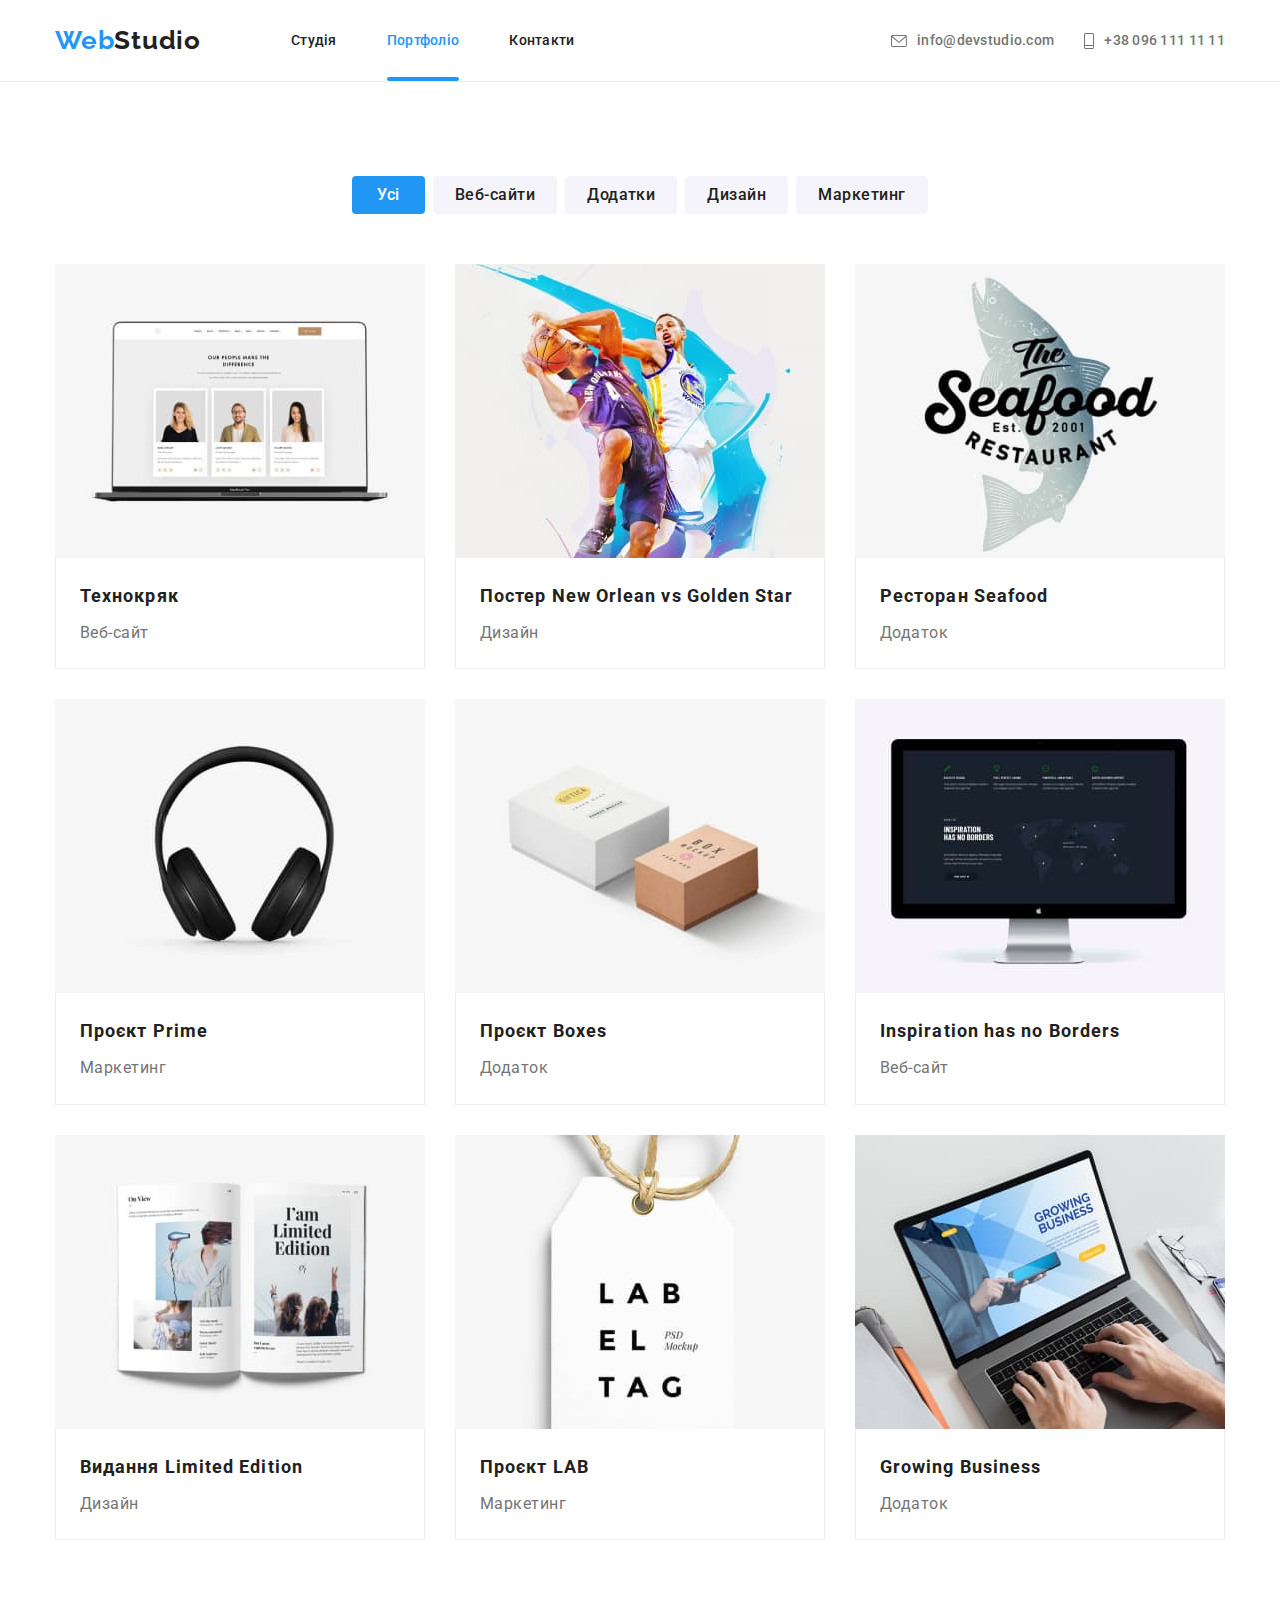
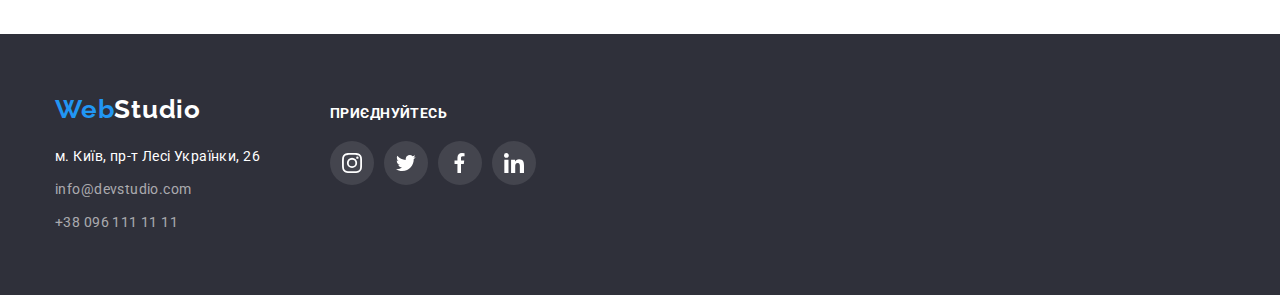
==== portfolio.html @ adf8b212 "Copied repository and added forms" ====
<!DOCTYPE html>
<html lang="en">
  <head>
    <meta charset="UTF-8" />
    <meta http-equiv="X-UA-Compatible" content="IE=edge" />
    <meta name="viewport" content="width=device-width, initial-scale=1.0" />
    <title>Document</title>
    <link
      href="https://fonts.googleapis.com/css2?family=Raleway:wght@700&family=Roboto:wght@400;500;700;900&display=swap"
      rel="stylesheet"
    />
    <link
      rel="stylesheet"
      href="https://cdnjs.cloudflare.com/ajax/libs/modern-normalize/1.1.0/modern-normalize.min.css"
    />
    <link rel="stylesheet" href="./css/slyles.css" />
  </head>
  <body>
    <!--Верхня лінія-->
    <header class="page-header">
      <div class="container header-container">
        <nav class="main-nav">
          <a href="./index.html" class="logo link"><span class="logo-word">Web</span>Studio</a>
          <ul class="site-nav list">
            <li class="item"><a href="./index.html" class="link">Студія</a></li>
            <li class="item"><a href="./portfolio.html" class="link current">Портфоліо</a></li>
            <li class="item"><a href="" class="link">Контакти</a></li>
          </ul>
        </nav>
        <ul class="contacts list">
          <li class="item">
            <a href="mailto:info@devstudio.com" class="contacts-link link">
              <svg class="icon-contact" width="16" height="12">
                <use href="./images/icons.svg#icon-mail"></use>
              </svg>
              info@devstudio.com</a
            >
          </li>
          <li class="item">
            <a href="tel:+380961111111" class="contacts-link link">
              <svg class="icon-contact" width="10" height="16">
                <use href="./images/icons.svg#icon-phone"></use>
              </svg>
              +38 096 111 11 11
            </a>
          </li>
        </ul>
      </div>
    </header>

    <main>
      <!--Фільтр розділу портфоліо-->
      <section class="section portfolio-nav">
        <div class="container">
          <h1 class="visually-hidden">Контент сторінки портфоліо</h1>
          <ul class="list portfolio">
            <li class="item"><button type="button" class="btn primary current">Усі</button></li>
            <li class="item"><button type="button" class="btn secondary">Веб-сайти</button></li>
            <li class="item"><button type="button" class="btn secondary">Додатки</button></li>
            <li class="item"><button type="button" class="btn secondary">Дизайн</button></li>
            <li class="item"><button type="button" class="btn secondary">Маркетинг</button></li>
          </ul>
          <ul class="list projects">
            <li class="project">
              <a href="" class="link">
                <div class="overlay">
                  <img
                    class="picture"
                    src="./images/project-1.jpg"
                    alt="Головна сторінка веб-сайту"
                    width="370"
                    height="294"
                  />
                  <div class="overlay-description">
                    <p>
                      Ресурс пропонує комплексні пропозиції з різним рівнем функціоналу та сервісів.
                      Все це дозволить відвідувачу отримати вичерпні відомості про компанію чи
                      приватну особу.
                    </p>
                  </div>
                </div>
                <div class="prj-name">
                  <h2 class="title">Технокряк</h2>
                  <p class="description filter">Веб-сайт</p>
                </div>
              </a>
            </li>
            <li class="project">
              <a href="" class="link">
                <div class="overlay">
                  <img
                    class="picture"
                    src="./images/project-2.jpg"
                    alt="Постер з двома баскетболістами"
                    width="370"
                    height="294"
                  />
                  <div class="overlay-description">
                    <p>
                      Ресурс пропонує комплексні пропозиції з різним рівнем функціоналу та сервісів.
                      Все це дозволить відвідувачу отримати вичерпні відомості про компанію чи
                      приватну особу.
                    </p>
                  </div>
                </div>
                <div class="prj-name">
                  <h2 class="title">Постер New Orlean vs Golden Star</h2>
                  <p class="description filter">Дизайн</p>
                </div>
              </a>
            </li>
            <li class="project">
              <a href="" class="link">
                <div class="overlay">
                  <img
                    class="picture"
                    src="./images/project-3.jpg"
                    alt="Логотип та назва ресторану"
                    width="370"
                    height="294"
                  />
                  <div class="overlay-description">
                    <p>
                      Ресурс пропонує комплексні пропозиції з різним рівнем функціоналу та сервісів.
                      Все це дозволить відвідувачу отримати вичерпні відомості про компанію чи
                      приватну особу.
                    </p>
                  </div>
                </div>
                <div class="prj-name">
                  <h2 class="title">Ресторан Seafood</h2>
                  <p class="description filter">Додаток</p>
                </div>
              </a>
            </li>
            <li class="project">
              <a href="" class="link">
                <div class="overlay">
                  <img
                    class="picture"
                    src="./images/project-4.jpg"
                    alt="Чорні наушники"
                    width="370"
                    height="294"
                  />
                  <div class="overlay-description">
                    <p>
                      Ресурс пропонує комплексні пропозиції з різним рівнем функціоналу та сервісів.
                      Все це дозволить відвідувачу отримати вичерпні відомості про компанію чи
                      приватну особу.
                    </p>
                  </div>
                </div>
                <div class="prj-name">
                  <h2 class="title">Проєкт Prime</h2>
                  <p class="description filter">Маркетинг</p>
                </div>
              </a>
            </li>
            <li class="project">
              <a href="" class="link">
                <div class="overlay">
                  <img
                    class="picture"
                    src="./images/project-5.jpg"
                    alt="Дві паперові коробки"
                    width="370"
                    height="294"
                  />
                  <div class="overlay-description">
                    <p>
                      Ресурс пропонує комплексні пропозиції з різним рівнем функціоналу та сервісів.
                      Все це дозволить відвідувачу отримати вичерпні відомості про компанію чи
                      приватну особу.
                    </p>
                  </div>
                </div>
                <div class="prj-name">
                  <h2 class="title">Проєкт Boxes</h2>
                  <p class="description filter">Додаток</p>
                </div>
              </a>
            </li>
            <li class="project">
              <a href="" class="link">
                <div class="overlay">
                  <img
                    class="picture"
                    src="./images/project-6.jpg"
                    alt="Сторінка веб-сайту"
                    width="370"
                    height="294"
                  />
                  <div class="overlay-description">
                    <p>
                      Ресурс пропонує комплексні пропозиції з різним рівнем функціоналу та сервісів.
                      Все це дозволить відвідувачу отримати вичерпні відомості про компанію чи
                      приватну особу.
                    </p>
                  </div>
                </div>
                <div class="prj-name">
                  <h2 class="title">Inspiration has no Borders</h2>
                  <p class="description filter">Веб-сайт</p>
                </div>
              </a>
            </li>
            <li class="project">
              <a href="" class="link">
                <div class="overlay">
                  <img
                    class="picture"
                    src="./images/project-7.jpg"
                    alt="Відкритий журнал"
                    width="370"
                    height="294"
                  />
                  <div class="overlay-description">
                    <p>
                      Ресурс пропонує комплексні пропозиції з різним рівнем функціоналу та сервісів.
                      Все це дозволить відвідувачу отримати вичерпні відомості про компанію чи
                      приватну особу.
                    </p>
                  </div>
                </div>
                <div class="prj-name">
                  <h2 class="title">Видання Limited Edition</h2>
                  <p class="description filter">Дизайн</p>
                </div>
              </a>
            </li>
            <li class="project">
              <a href="" class="link">
                <div class="overlay">
                  <img
                    class="picture"
                    src="./images/project-8.jpg"
                    alt="Картонний ярлик"
                    width="370"
                    height="294"
                  />
                  <div class="overlay-description">
                    <p>
                      Ресурс пропонує комплексні пропозиції з різним рівнем функціоналу та сервісів.
                      Все це дозволить відвідувачу отримати вичерпні відомості про компанію чи
                      приватну особу.
                    </p>
                  </div>
                </div>
                <div class="prj-name">
                  <h2 class="title">Проєкт LAB</h2>
                  <p class="description filter">Маркетинг</p>
                </div>
              </a>
            </li>
            <li class="project">
              <a href="" class="link">
                <div class="overlay">
                  <img
                    class="picture"
                    src="./images/project-9.jpg"
                    alt="Ноутбук за яким працюють"
                    width="370"
                    height="294"
                  />
                  <div class="overlay-description">
                    <p>
                      Ресурс пропонує комплексні пропозиції з різним рівнем функціоналу та сервісів.
                      Все це дозволить відвідувачу отримати вичерпні відомості про компанію чи
                      приватну особу.
                    </p>
                  </div>
                </div>
                <div class="prj-name">
                  <h2 class="title">Growing Business</h2>
                  <p class="description filter">Додаток</p>
                </div>
              </a>
            </li>
          </ul>
        </div>
      </section>
    </main>

    <footer class="footer-page">
      <!--Підвал-->
      <div class="container footer-link">
        <div>
          <a href="./index.html" class="logo-footer link">
            <span class="logo-word">Web</span>Studio</a
          >
          <address class="address">
            <ul class="list address-list">
              <li class="item">
                <a
                  href="https://goo.gl/maps/ZCksTwwwfhYWxnmJ6"
                  class="street link"
                  target="_blank"
                  rel="noopener noreferrer"
                  >м. Київ, пр-т Лесі Українки, 26</a
                >
              </li>
              <li class="item">
                <a href="mailto:info@devstudio.com" class="mail link">info@devstudio.com</a>
              </li>
              <li class="item">
                <a href="tel:+380961111111" class="phone link">+38 096 111 11 11</a>
              </li>
            </ul>
          </address>
        </div>
        <div class="social">
          <h2 class="title">Приєднуйтесь</h2>
          <ul class="list social-list-footer">
            <li class="social-item">
              <a class="social-link footer" href="#">
                <svg class="footer-icon" width="20" height="20">
                  <use href="./images/icons.svg#icon-instagram"></use>
                </svg>
              </a>
            </li>
            <li class="social-item">
              <a class="social-link footer" href="#">
                <svg class="footer-icon" width="20" height="20">
                  <use href="./images/icons.svg#icon-twitter"></use>
                </svg>
              </a>
            </li>
            <li class="social-item">
              <a class="social-link footer" href="#">
                <svg class="footer-icon" width="20" height="20">
                  <use href="./images/icons.svg#icon-facebook"></use>
                </svg>
              </a>
            </li>
            <li class="social-item">
              <a class="social-link footer" href="#">
                <svg class="footer-icon" width="20" height="20">
                  <use href="./images/icons.svg#icon-linkedin"></use>
                </svg>
              </a>
            </li>
          </ul>
        </div>
      </div>
    </footer>
  </body>
</html>
---- css/slyles.css ----
/*колір основного тексту #212121*/
/*вторинний колір #757575*/
/*білий #FFFFFF*/
/*акцент #2196F3*/
/*вторинний колір фону #F5F4FA,#2F303A, 
#EEEEEE*/

:root {
  --primary-text-color: #757575;
  --title-text-color: #212121;
  --accent-color: #2196f3;
  --primary-white-color: #ffffff;
  --primary-bg-color: #2f303a;
  --section-bg-color: #f5f4fa;
  --section-bg2-color: #eeeeee;
  --footer-title-color: #ffffff99;
  --icon-color: #afb1b8;
  --bg-color-hero: #c4c4c4;
  --border-color: #ececec;
  --time: 250ms;
  --timing-function: cubic-bezier(0.4, 0, 0.2, 1);
}

body {
  background-color: var(--primary-white-color);
  color: var(--primary-text-color);
  font-family: Roboto, sans-serif;
}

.list {
  list-style: none;
  padding: 0;
  margin: 0;
}

.link {
  text-decoration: none;
}

.picture {
  display: block;
}

.title,
.description {
  margin: 0;
}

.section {
  padding: 94px 0;
}

.visually-hidden {
  position: absolute;
  width: 1px;
  height: 1px;
  margin: -1px;
  border: 0;
  padding: 0;

  white-space: nowrap;
  clip-path: inset(100%);
  clip: rect(0 0 0 0);
  overflow: hidden;
}

.container {
  width: 1200px;
  padding: 0 15px;
  margin: 0 auto;
  /* outline: 2px solid blue; */
}

/* Logo */

.header-container {
  display: flex;
  align-items: center;
}

.logo {
  color: var(--title-text-color);
  font-family: Raleway, sans-serif;
  font-weight: 700;
  font-size: 26px;
  line-height: 1.2;
  padding: 25px 0;
  letter-spacing: 0.03em;
}

.logo-word {
  color: var(--accent-color);
}

/* Site-nav */

.page-header {
  border-bottom: 1px solid var(--border-color);
}

.main-nav {
  display: flex;
  align-items: center;
}

.site-nav {
  display: flex;
  margin-left: 90px;
}

.site-nav .item + .item {
  margin-left: 50px;
}
.site-nav .link {
  position: relative;
  display: block;
  padding: 32px 0;
  color: var(--title-text-color);
  font-weight: 500;
  font-size: 14px;
  line-height: 1.14;
  letter-spacing: 0.02em;

  transition: color var(--time) var(--timing-function);
}

.site-nav .link::after {
  content: '';

  position: absolute;
  bottom: 0;
  left: 0;

  display: block;
  width: 100%;
  height: 4px;
  background-color: var(--accent-color);
  border-radius: 2px;
  opacity: 1;
}

.site-nav .link.current::after {
  opacity: 1;
}

.site-nav .link::after {
  opacity: 0;
  transition: opacity var(--time) var(--timing-function);
}

.site-nav .link:hover::after,
.site-nav .link:focus::after {
  opacity: 1;
}

.site-nav .link:hover,
.site-nav .link:focus {
  color: var(--accent-color);
}

.site-nav .link.current {
  color: var(--accent-color);
}

/* Contacts */

.contacts {
  display: flex;
  margin-left: auto;
  font-weight: 500;
  font-size: 14px;
  line-height: 1.14;
  letter-spacing: 0.02em;
}

.contacts .item + .item {
  margin-left: 30px;
}

.contacts-link {
  display: flex;
  justify-content: center;
  align-items: center;
  gap: 10px;
  padding: 32px 0;
  color: var(--primary-text-color);

  transition: color var(--time) var(--timing-function);
}

.icon-contact {
  fill: currentColor;
  transition: fill var(--time) var(--timing-function);
}

.contacts-link:hover,
.contacts-link:focus {
  color: var(--accent-color);
  fill: var(--accent-color);
}

/* Hero */

.hero {
  max-width: 1600px;
  margin-left: auto;
  margin-right: auto;
  text-align: center;
  background-color: var(--bg-color-hero);
  padding: 200px 0;
  background-image: linear-gradient(to right, rgba(47, 48, 58, 0.4), rgba(47, 48, 58, 0.4)),
    url(../images/hero.jpg);
  background-repeat: no-repeat;
  background-position: center;
  background-size: cover;
}

.hero .title {
  width: 696px;
  margin: auto;
  color: var(--primary-white-color);
  font-weight: 900;
  font-size: 44px;
  line-height: 1.4;
  letter-spacing: 0.06em;
  text-transform: uppercase;
}

.btn-hero {
  color: var(--primary-white-color);
  background-color: var(--accent-color);
  font-weight: 700;
  font-size: 16px;
  line-height: 1.9;
  border: none;
  letter-spacing: 0.06em;
  border-radius: 4px;
  padding: 10px 32px;
  margin-top: 30px;
  box-shadow: 0px 4px 4px rgba(0, 0, 0, 0.15);
  cursor: pointer;

  transition: background-color var(--time) var(--timing-function);
}

.btn-hero:hover,
.btn.hero:focus {
  background-color: #188ce8;
}

/* Feature */

.feature-list .title {
  margin-top: 0;
  margin-bottom: 10px;
  color: var(--title-text-color);
  font-weight: 700;
  font-size: 14px;
  line-height: 1.14;
  letter-spacing: 0.03em;
}

.feature-list .text {
  font-weight: 400;
  font-size: 14px;
  line-height: 1.7;
  letter-spacing: 0.03em;
}

.feature {
  display: flex;
  flex-wrap: wrap;
}

.feature .item {
  width: 270px;
}

.feature .item + .item {
  margin-left: 30px;
}

.icon-item {
  display: flex;
  justify-content: center;
  align-items: center;
  width: 270px;
  height: 120px;
  background-color: var(--section-bg-color);
  margin-bottom: 30px;
  border-radius: 4px;
}

/* Work */

.work-team,
.clients-title {
  margin-bottom: 50px;
  color: var(--title-text-color);
  font-weight: 700;
  font-size: 36px;
  line-height: 1.5;
  text-align: center;
  letter-spacing: 0.03em;
}

.work-activity {
  position: relative;
}

.adds {
  position: absolute;
  left: 0;
  bottom: 0;

  width: 370px;
  height: 70px;
  display: flex;
  justify-content: center;
  align-items: center;
  background-color: rgba(47, 48, 58, 0.8);
}

.adds .title {
  font-style: normal;
  font-weight: 700;
  font-size: 14px;
  line-height: 16px;
  text-align: center;
  letter-spacing: 0.03em;
  text-transform: uppercase;
  color: var(--primary-white-color);
}

.activity,
.team {
  display: flex;
}

.activity .item + .item,
.team .item + .item {
  margin-left: 30px;
}

.work {
  padding-top: 0;
}

.work .item + .item {
  margin-left: 30px;
}

/* Team */

.work-team-list {
  background-color: var(--section-bg-color);
}

.team .item {
  box-shadow: 0px 1px 3px rgba(0, 0, 0, 0.12), 0px 1px 1px rgba(0, 0, 0, 0.14),
    0px 2px 1px rgba(0, 0, 0, 0.2);
  border-radius: 0px 0px 4px 4px;
  background-color: var(--primary-white-color);
}

.team .title {
  margin-bottom: 10px;
  color: var(--title-text-color);
  font-weight: 500;
  font-size: 16px;
  line-height: 1.2;
  letter-spacing: 0.03em;
}

.person {
  text-align: center;
  padding: 30px 0;
}

.profession {
  font-weight: 400;
  font-size: 16px;
  line-height: 1.2;
  letter-spacing: 0.03em;
}

.social-list {
  display: flex;
  flex-wrap: wrap;
  align-items: center;
  justify-content: center;
  gap: 10px;
  margin-top: 16px;
}

.social-link {
  display: flex;
  align-items: center;
  justify-content: center;
  width: 100%;
  height: 100%;
  fill: var(--icon-color);
  border-radius: 50%;

  transition: background-color var(--time) var(--timing-function),
    fill var(--time) var(--timing-function);
}

.social-item {
  width: 44px;
  height: 44px;
}

.social-link:hover,
.social-link:focus {
  fill: var(--primary-white-color);
  background-color: var(--accent-color);
}

/* Clients */

.clients-list {
  display: flex;
}

.client-icon {
  fill: var(--icon-color);

  transition: fill var(--time) var(--timing-function);
}

.client-icon:hover,
.client-icon:focus {
  fill: var(--accent-color);
}

.clients-item {
  width: 170px;
  height: 92px;
  display: flex;
  justify-content: center;
  align-items: center;
  margin-right: 30px;
  border: 1px solid var(--icon-color);
  border-radius: 4px;

  transition: border var(--time) var(--timing-function);
}

.clients-item:hover,
.clients-item:focus {
  border: 1px solid var(--accent-color);
}

.clients-item:last-child {
  margin-right: 0;
}

/* Portfolio-nav */
.portfolio {
  display: flex;
  flex-wrap: wrap;
  justify-content: center;
  margin-bottom: 50px;
}

.portfolio .item + .item {
  margin-left: 8px;
}

/* Project */
.projects {
  display: flex;
  flex-wrap: wrap;
}

.project {
  width: 370px;
  margin-right: 30px;
  margin-bottom: 30px;
}

.overlay {
  position: relative;
  overflow: hidden;
}

.overlay-description > p {
  font-style: normal;
  font-weight: 400;
  font-size: 18px;
  line-height: 28px;
  letter-spacing: 0.03em;
  color: var(--primary-white-color);
  padding: 63px 24px;
  margin: 0;
}

.overlay-description {
  position: absolute;
  top: 0;
  left: 0;

  width: 100%;
  height: 100%;

  background-color: rgba(33, 150, 243, 0.9);
  overflow: hidden;
  transform: translateY(100%);
  transition: transform var(--time) var(--timing-function);
}

.project:hover .overlay-description {
  transform: translateY(0);
}

.project .link {
  transition: box-shadow var(--time) var(--timing-function);
}

.project .link:hover {
  display: block;
  box-shadow: 0px 1px 1px rgba(0, 0, 0, 0.12), 0px 4px 4px rgba(0, 0, 0, 0.06),
    1px 4px 6px rgba(0, 0, 0, 0.16);
}

.project:nth-child(3n) {
  margin-right: 0;
}

.project:nth-last-child(-n + 3) {
  margin-bottom: 0;
}

.project .title {
  color: var(--title-text-color);
  font-weight: 700;
  font-size: 18px;
  line-height: 2;
  margin-bottom: 4px;
  letter-spacing: 0.06em;
}

.filter {
  color: var(--primary-text-color);
  font-weight: 400;
  font-size: 16px;
  line-height: 1.9;
  letter-spacing: 0.03em;
}

.prj-name {
  border: 1px solid var(--section-bg2-color);
  border-top: none;
  padding: 20px 24px;
}

/* Button */

.btn {
  color: var(--title-text-color);
  background-color: var(--section-bg-color);
  font-family: inherit;
  font-weight: 500;
  font-size: 16px;
  line-height: 1.6;
  text-decoration: none;
  border: none;
  cursor: pointer;
  padding: 6px 22px;
  border-radius: 4px;
  text-align: center;
  letter-spacing: 0.03em;

  transition: color var(--time) var(--timing-function),
    background-color var(--time) var(--timing-function),
    box-shadow var(--time) var(--timing-function);
}

.portfolio .btn:hover,
.portfolio .btn:focus {
  color: var(--primary-white-color);
  background-color: var(--accent-color);
  box-shadow: 0px 3px 1px rgba(0, 0, 0, 0.1), 0px 1px 2px rgba(0, 0, 0, 0.08),
    0px 2px 2px rgba(0, 0, 0, 0.12);
}

.btn.primary.current {
  color: var(--primary-white-color);
  background-color: var(--accent-color);
  border-radius: 4px;
  padding: 6px 25px;
}

/* Footer */

.footer-page {
  background-color: var(--primary-bg-color);
  padding-top: 60px;
  padding-bottom: 60px;
}

.footer-link {
  display: flex;
  align-items: baseline;
  gap: 70px;
}

.address-list .item {
  margin-top: 9px;
}

.address-list .item:first-child {
  margin-top: 0;
}

.logo-footer {
  color: var(--primary-white-color);
  font-family: Raleway, sans-serif;
  font-weight: 700;
  font-size: 26px;
  line-height: 1.2;
  letter-spacing: 0.03em;
  text-decoration: none;
}

.address {
  margin-top: 20px;
}

.street {
  color: var(--primary-white-color);
}

.mail,
.phone {
  color: var(--footer-title-color);
}

.address-list .link {
  font-size: 14px;
  line-height: 1.7;
  font-style: normal;
  letter-spacing: 0.03em;

  transition: color var(--time) var(--timing-function);
}

.address-list .link:hover,
.address-list .link:focus {
  color: var(--accent-color);
}

.social .title,
.mailing-form .title {
  font-weight: 700;
  font-size: 14px;
  line-height: 16px;
  letter-spacing: 0.03em;
  text-transform: uppercase;
  color: var(--primary-white-color);
  margin-bottom: 20px;
}

.mailing-form {
  display: flex;
  align-items: baseline;
  margin-left: auto;
}

.mailing-btn {
  width: 200px;
  height: 50px;
  background-color: #2196f3;
  box-shadow: 0px 4px 4px rgba(0, 0, 0, 0.15);
  border-radius: 4px;
  color: var(--primary-white-color);
  margin-left: 12px;
}

.mailing-field {
  width: 358px;
  height: 50px;
  border: 1px solid rgba(255, 255, 255, 0.3);
  filter: drop-shadow(0px 4px 4px rgba(0, 0, 0, 0.15));
  border-radius: 4px;
  background-color: transparent;
}

.mailing-field::placeholder {
  font-style: normal;
  font-weight: 400;
  font-size: 16px;
  line-height: 20px;
  letter-spacing: 0.03em;
  color: rgba(255, 255, 255, 0.6);
  padding: 15px 15px;
}

.footer {
  display: flex;
  flex-wrap: wrap;
  align-items: center;
  justify-content: center;
  width: 100%;
  height: 100%;
  background-color: rgba(255, 255, 255, 0.1);
  fill: var(--primary-white-color);
  border-radius: 50%;
}

.footer-icon {
  fill: var(--primary-white-color);
}

.social-list-footer {
  display: flex;
  flex-wrap: wrap;
  gap: 10px;
}

/* Backdrop+Modal  */
.backdrop {
  position: fixed;
  top: 0;
  left: 0;

  width: 100%;
  height: 100%;
  background-color: rgba(0, 0, 0, 0.2);
  z-index: 10;

  opacity: 1;
  pointer-events: initial;
  visibility: visible;
}

.backdrop.is-hidden {
  opacity: 0;
  pointer-events: none;
  visibility: hidden;
}

.modal {
  position: absolute;
  top: 50%;
  left: 50%;

  transform: translate(-50%, -50%) scale(1);

  width: 528px;
  height: 581px;

  background-color: var(--primary-white-color);
  box-shadow: 0px 1px 3px rgba(0, 0, 0, 0.12), 0px 1px 1px rgba(0, 0, 0, 0.14),
    0px 2px 1px rgba(0, 0, 0, 0.2);
  border-radius: 4px;

  opacity: 1;

  transition: transform var(--time) var(--timing-function);
}

.backdrop.is-hidden .modal {
  opacity: 0;
  transform: translate(-50%, -50%) scale(0, 5);
}

.modal-btn {
  position: absolute;
  top: 10px;
  right: 10px;

  width: 30px;
  height: 30px;

  cursor: pointer;
  border-radius: 50%;
  background-color: var(--primary-white-color);
  border: 1px solid var(--border-color);
}

.registration-form {
  display: block;
  padding: 32px 31px 48px 49px;
}
.form-title {
  display: block;
  margin-bottom: 12px;
  font-style: normal;
  font-weight: 700;
  font-size: 20px;
  line-height: 23px;
  text-align: center;
  letter-spacing: 0.03em;
  color: var(--title-text-color);
}
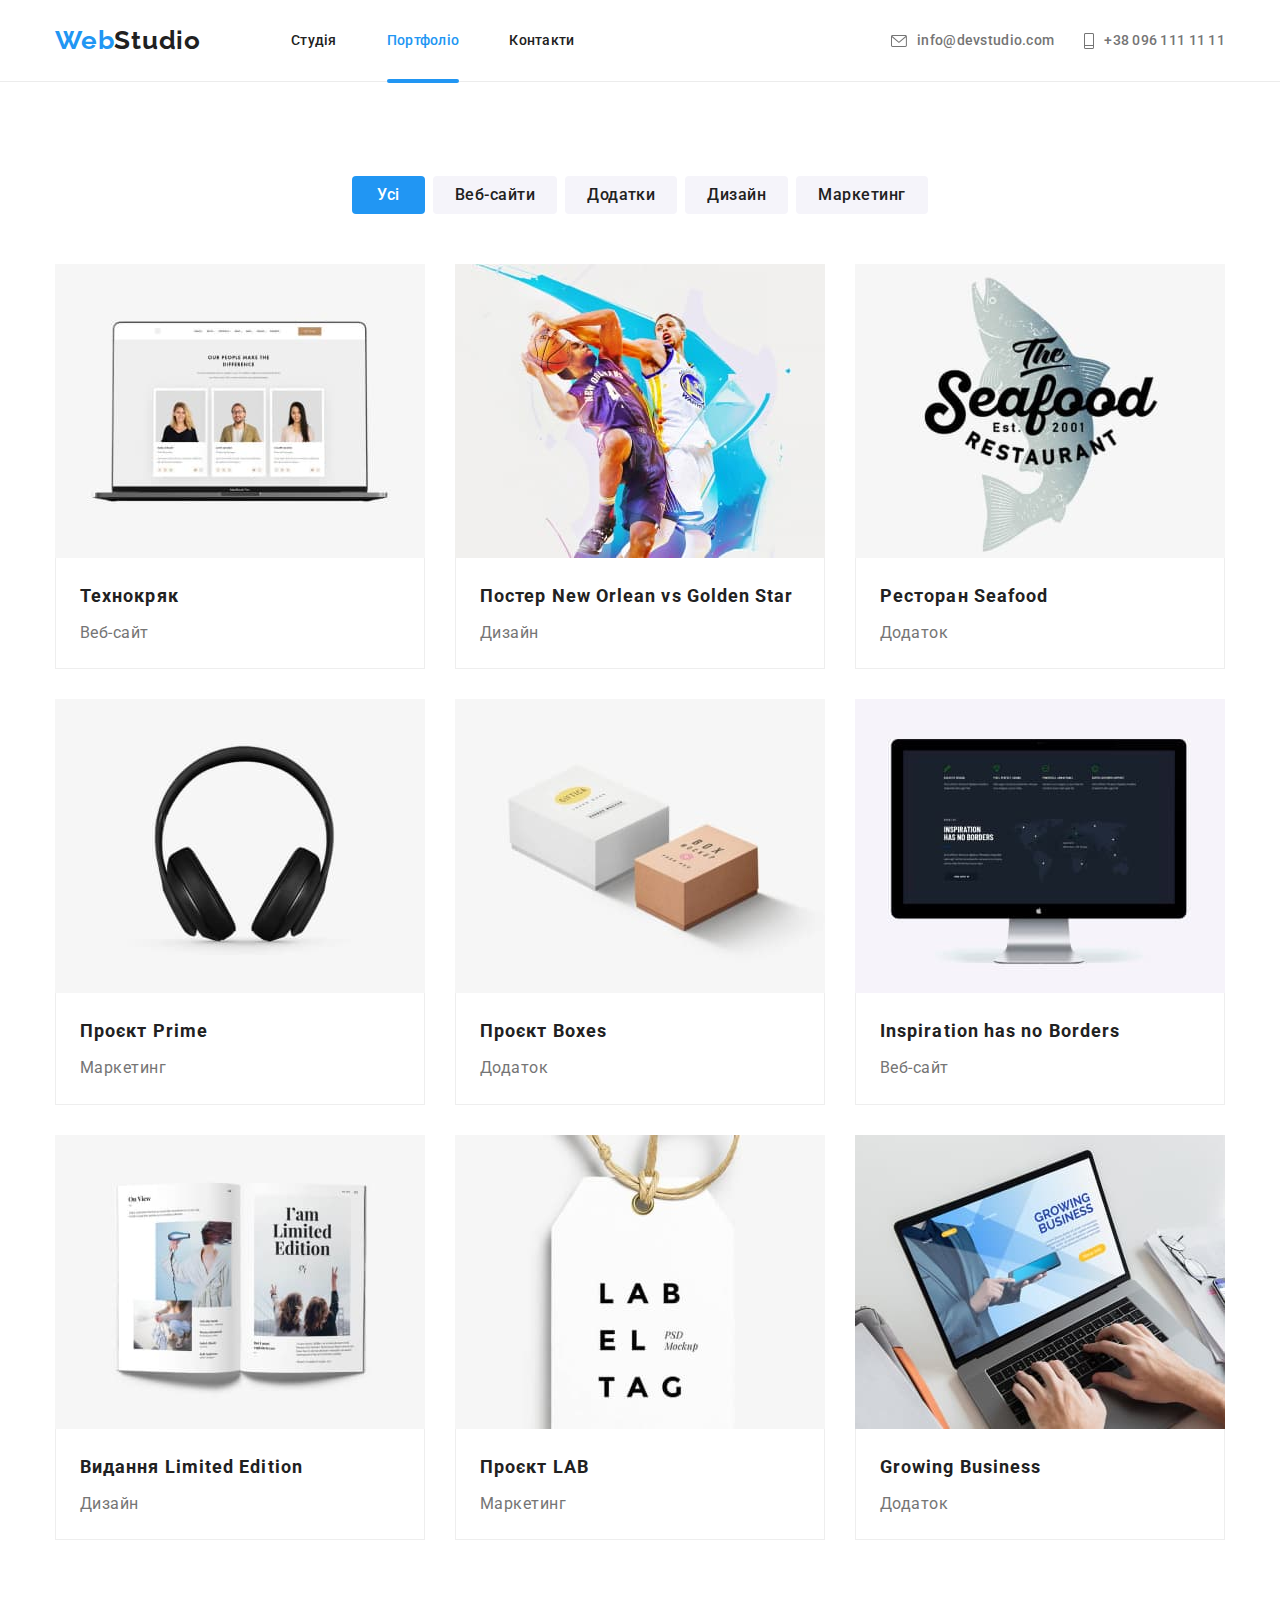
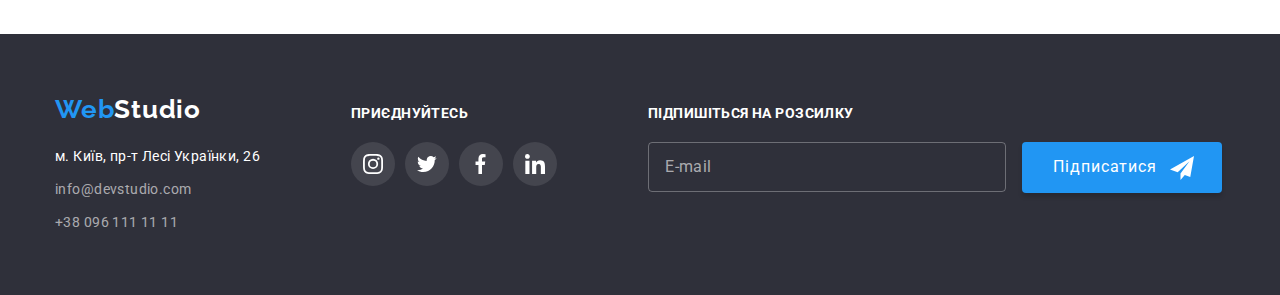
==== commit fb6a427d: "Add form styles" ====
--- a/portfolio.html
+++ b/portfolio.html
@@ -342,6 +342,18 @@
             </li>
           </ul>
         </div>
+        <div class="mailing-group">
+          <h2 class="title">Підпишіться на розсилку</h2>
+          <form class="mailing-form" name="mailing-form">
+            <label class="mailing-field">
+              <input class="mailing-input" type="text" name="mailing-form" placeholder="E-mail" />
+            </label>
+            <button class="mailing-btn">Підписатися</button>
+            <svg class="mailing-icon" width="24" height="24">
+              <use href="./images/icons-2.svg#icon-send"></use>
+            </svg>
+          </form>
+        </div>
       </div>
     </footer>
   </body>
--- a/css/slyles.css
+++ b/css/slyles.css
@@ -17,6 +17,7 @@
   --icon-color: #afb1b8;
   --bg-color-hero: #c4c4c4;
   --border-color: #ececec;
+  --btn-color: #188ce8;
   --time: 250ms;
   --timing-function: cubic-bezier(0.4, 0, 0.2, 1);
 }
@@ -44,6 +45,11 @@
 .title,
 .description {
   margin: 0;
+}
+
+input,
+textarea {
+  outline: transparent;
 }
 
 .section {
@@ -128,7 +134,7 @@
   content: '';
 
   position: absolute;
-  bottom: 0;
+  bottom: -2px;
   left: 0;
 
   display: block;
@@ -313,7 +319,7 @@
   left: 0;
   bottom: 0;
 
-  width: 370px;
+  width: 100%;
   height: 70px;
   display: flex;
   justify-content: center;
@@ -322,11 +328,8 @@
 }
 
 .adds .title {
-  font-style: normal;
-  font-weight: 700;
   font-size: 14px;
-  line-height: 16px;
-  text-align: center;
+  line-height: 1.14;
   letter-spacing: 0.03em;
   text-transform: uppercase;
   color: var(--primary-white-color);
@@ -429,31 +432,31 @@
   transition: fill var(--time) var(--timing-function);
 }
 
-.client-icon:hover,
-.client-icon:focus {
+.client-link:hover .client-icon,
+.client-link:focus .client-icon {
   fill: var(--accent-color);
 }
 
-.clients-item {
+.client-link {
   width: 170px;
   height: 92px;
   display: flex;
   justify-content: center;
   align-items: center;
+
+  border: 1px solid var(--icon-color);
+  border-radius: 4px;
+
+  transition: border var(--time) var(--timing-function);
+}
+
+.client-link:hover,
+.client-link:focus {
+  border: 1px solid var(--accent-color);
+}
+
+.clients-item:not(:last-child) {
   margin-right: 30px;
-  border: 1px solid var(--icon-color);
-  border-radius: 4px;
-
-  transition: border var(--time) var(--timing-function);
-}
-
-.clients-item:hover,
-.clients-item:focus {
-  border: 1px solid var(--accent-color);
-}
-
-.clients-item:last-child {
-  margin-right: 0;
 }
 
 /* Portfolio-nav */
@@ -486,10 +489,8 @@
 }
 
 .overlay-description > p {
-  font-style: normal;
-  font-weight: 400;
   font-size: 18px;
-  line-height: 28px;
+  line-height: 1.5;
   letter-spacing: 0.03em;
   color: var(--primary-white-color);
   padding: 63px 24px;
@@ -505,21 +506,21 @@
   height: 100%;
 
   background-color: rgba(33, 150, 243, 0.9);
-  overflow: hidden;
+
   transform: translateY(100%);
   transition: transform var(--time) var(--timing-function);
 }
 
-.project:hover .overlay-description {
+.project .link:hover .overlay-description {
   transform: translateY(0);
 }
 
 .project .link {
+  display: block;
   transition: box-shadow var(--time) var(--timing-function);
 }
 
 .project .link:hover {
-  display: block;
   box-shadow: 0px 1px 1px rgba(0, 0, 0, 0.12), 0px 4px 4px rgba(0, 0, 0, 0.06),
     1px 4px 6px rgba(0, 0, 0, 0.16);
 }
@@ -558,19 +559,19 @@
 /* Button */
 
 .btn {
+  padding: 6px 22px;
   color: var(--title-text-color);
   background-color: var(--section-bg-color);
   font-family: inherit;
   font-weight: 500;
   font-size: 16px;
   line-height: 1.6;
+  letter-spacing: 0.03em;
   text-decoration: none;
   border: none;
   cursor: pointer;
-  padding: 6px 22px;
   border-radius: 4px;
   text-align: center;
-  letter-spacing: 0.03em;
 
   transition: color var(--time) var(--timing-function),
     background-color var(--time) var(--timing-function),
@@ -603,7 +604,7 @@
 .footer-link {
   display: flex;
   align-items: baseline;
-  gap: 70px;
+  gap: 91px;
 }
 
 .address-list .item {
@@ -652,10 +653,9 @@
 }
 
 .social .title,
-.mailing-form .title {
-  font-weight: 700;
+.mailing-group .title {
   font-size: 14px;
-  line-height: 16px;
+  line-height: 1.14;
   letter-spacing: 0.03em;
   text-transform: uppercase;
   color: var(--primary-white-color);
@@ -663,38 +663,50 @@
 }
 
 .mailing-form {
-  display: flex;
-  align-items: baseline;
-  margin-left: auto;
-}
-
-.mailing-btn {
-  width: 200px;
-  height: 50px;
-  background-color: #2196f3;
-  box-shadow: 0px 4px 4px rgba(0, 0, 0, 0.15);
-  border-radius: 4px;
-  color: var(--primary-white-color);
-  margin-left: 12px;
-}
-
-.mailing-field {
+  display: block;
+  position: relative;
+}
+
+.mailing-input {
   width: 358px;
   height: 50px;
+
+  padding-left: 16px;
+  padding-right: 16px;
+  margin-right: 12px;
+
+  border: none;
   border: 1px solid rgba(255, 255, 255, 0.3);
-  filter: drop-shadow(0px 4px 4px rgba(0, 0, 0, 0.15));
   border-radius: 4px;
   background-color: transparent;
 }
 
-.mailing-field::placeholder {
-  font-style: normal;
-  font-weight: 400;
+.mailing-input::placeholder {
   font-size: 16px;
-  line-height: 20px;
+  line-height: 1.25;
   letter-spacing: 0.03em;
   color: rgba(255, 255, 255, 0.6);
-  padding: 15px 15px;
+}
+
+.mailing-icon {
+  position: absolute;
+  right: 28px;
+  bottom: 13px;
+}
+
+.mailing-btn {
+  min-width: 200px;
+  padding: 10px 62px 10px 28px;
+
+  font-size: 16px;
+  line-height: 1.9;
+  letter-spacing: 0.06em;
+  background-color: var(--accent-color);
+  color: var(--primary-white-color);
+  box-shadow: 0px 4px 4px rgba(0, 0, 0, 0.15);
+  border-radius: 4px;
+  border: none;
+  cursor: pointer;
 }
 
 .footer {
@@ -747,10 +759,10 @@
   left: 50%;
 
   transform: translate(-50%, -50%) scale(1);
-
   width: 528px;
-  height: 581px;
-
+  min-height: 581px;
+
+  padding: 40px 40px;
   background-color: var(--primary-white-color);
   box-shadow: 0px 1px 3px rgba(0, 0, 0, 0.12), 0px 1px 1px rgba(0, 0, 0, 0.14),
     0px 2px 1px rgba(0, 0, 0, 0.2);
@@ -780,18 +792,156 @@
   border: 1px solid var(--border-color);
 }
 
-.registration-form {
-  display: block;
-  padding: 32px 31px 48px 49px;
-}
 .form-title {
   display: block;
   margin-bottom: 12px;
-  font-style: normal;
-  font-weight: 700;
   font-size: 20px;
-  line-height: 23px;
+  line-height: 1.15;
   text-align: center;
   letter-spacing: 0.03em;
   color: var(--title-text-color);
 }
+
+.form-group {
+  margin-bottom: 20px;
+}
+
+.form-field {
+  position: relative;
+  display: block;
+}
+
+.form-field:not(:last-child) {
+  margin-bottom: 10px;
+}
+
+.form-label {
+  display: block;
+  margin-bottom: 4px;
+  font-weight: 400;
+  font-size: 12px;
+  line-height: 1.15;
+  letter-spacing: 0.01em;
+  color: var(--primary-text-color);
+}
+
+.form-input {
+  width: 100%;
+  height: 40px;
+  padding-left: 42px;
+  padding-right: 42px;
+
+  border: 1px solid rgba(33, 33, 33, 0.2);
+  border-radius: 4px;
+  cursor: pointer;
+
+  transition: border var(--time) var(--timing-function);
+}
+
+.form-icon {
+  transition: fill var(--time) var(--timing-function);
+}
+
+.form-input:focus {
+  border: 1px solid var(--accent-color);
+}
+
+.form-input:focus + .form-icon {
+  fill: var(--accent-color);
+}
+
+.form-icon {
+  position: absolute;
+  bottom: 11px;
+  left: 12px;
+}
+
+.form-message {
+  width: 100%;
+  height: 120px;
+  padding: 12px 16px;
+
+  font-size: 12px;
+  line-height: 1.2;
+  letter-spacing: 0.01em;
+
+  border: 1px solid rgba(33, 33, 33, 0.2);
+  border-radius: 4px;
+  resize: none;
+}
+
+.form-message::placeholder {
+  font-size: 12px;
+  line-height: 1.2;
+  letter-spacing: 0.01em;
+
+  color: rgba(117, 117, 117, 0.5);
+}
+
+.form-agreement {
+  display: flex;
+  align-items: center;
+  justify-content: center;
+  gap: 7px;
+  margin-bottom: 30px;
+}
+
+.form-agreement-text {
+  display: block;
+  text-align: center;
+  font-size: 14px;
+  line-height: 1.7;
+  letter-spacing: 0.03em;
+  color: var(--primary-text-color);
+  user-select: none;
+}
+
+.form-agreement-link {
+  font-size: 14px;
+  line-height: 1.7;
+  letter-spacing: 0.03em;
+  color: var(--accent-color);
+  text-decoration: underline;
+  text-underline-position: under;
+}
+
+.form-checkbox {
+  position: absolute;
+  opacity: 0;
+  transform: scale(0);
+}
+
+.form-icon-unchecked {
+  transition: opacity var(--time) var(--timing-function);
+}
+.form-checkbox:checked + .form-checkbox-icon .form-icon-unchecked {
+  opacity: 0;
+}
+
+.form-icon-checked {
+  opacity: 0;
+
+  transition: opacity var(--time) var(--timing-function);
+}
+
+.form-checkbox:checked + .form-checkbox-icon .form-icon-checked {
+  opacity: 1;
+}
+
+.form-btn {
+  display: block;
+  min-width: 200px;
+  margin-left: auto;
+  margin-right: auto;
+  padding: 10px 52px;
+
+  font-size: 16px;
+  line-height: 1.9;
+  letter-spacing: 0.06em;
+  color: var(--primary-white-color);
+  background: #188ce8;
+  box-shadow: 0px 4px 4px rgba(0, 0, 0, 0.15);
+  border-radius: 4px;
+  border: none;
+  cursor: pointer;
+}
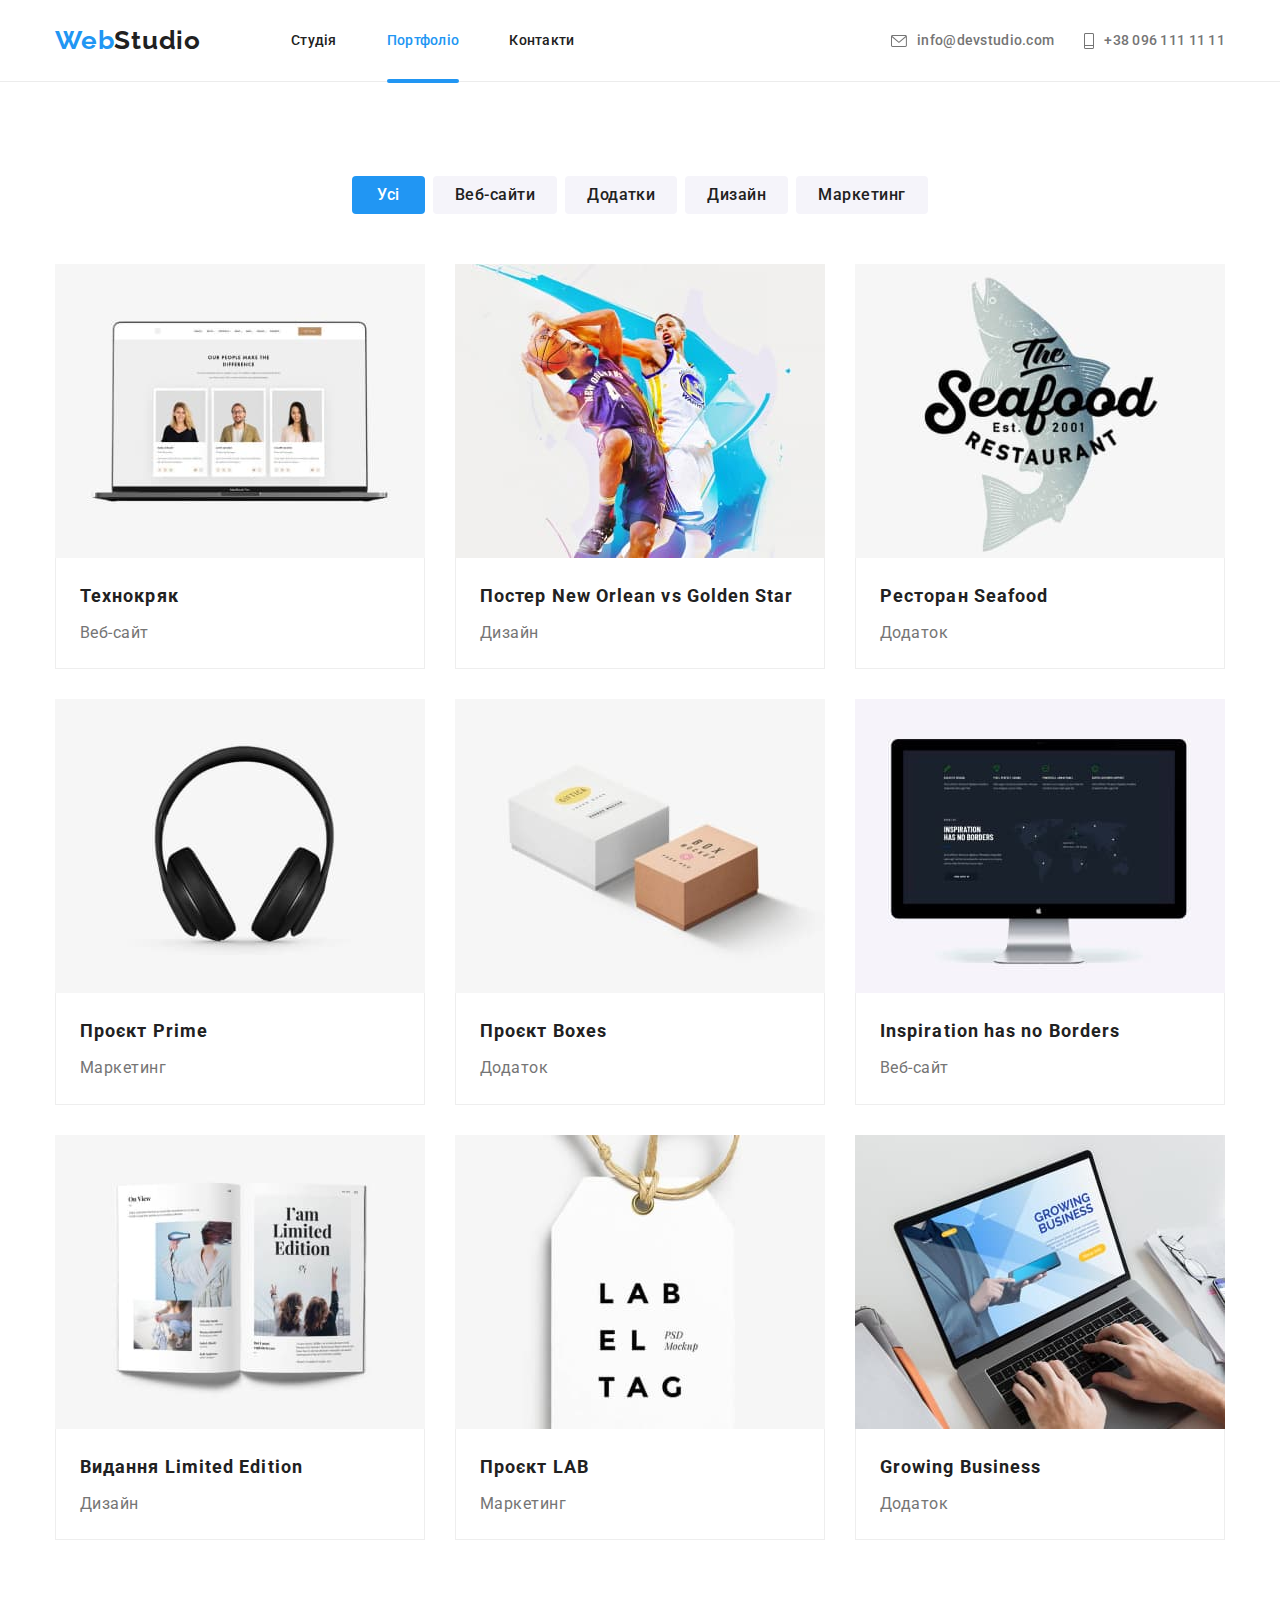
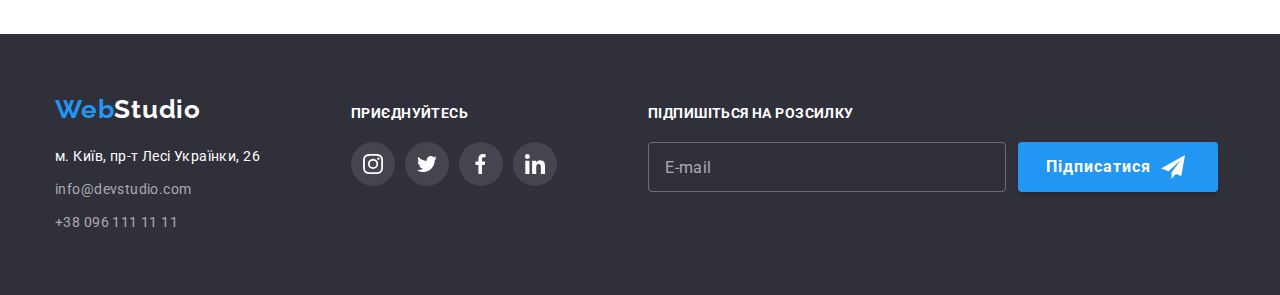
==== commit a192f62d: "Add edits" ====
--- a/portfolio.html
+++ b/portfolio.html
@@ -348,10 +348,12 @@
             <label class="mailing-field">
               <input class="mailing-input" type="text" name="mailing-form" placeholder="E-mail" />
             </label>
-            <button class="mailing-btn">Підписатися</button>
-            <svg class="mailing-icon" width="24" height="24">
-              <use href="./images/icons-2.svg#icon-send"></use>
-            </svg>
+            <button class="mailing-btn">
+              Підписатися
+              <svg class="mailing-icon" width="24" height="24">
+                <use href="./images/icons-2.svg#icon-send"></use>
+              </svg>
+            </button>
           </form>
         </div>
       </div>
--- a/css/slyles.css
+++ b/css/slyles.css
@@ -663,8 +663,12 @@
 }
 
 .mailing-form {
-  display: block;
-  position: relative;
+  display: flex;
+  align-items: center;
+}
+
+.mailing-field {
+  margin-right: 12px;
 }
 
 .mailing-input {
@@ -673,9 +677,7 @@
 
   padding-left: 16px;
   padding-right: 16px;
-  margin-right: 12px;
-
-  border: none;
+
   border: 1px solid rgba(255, 255, 255, 0.3);
   border-radius: 4px;
   background-color: transparent;
@@ -689,15 +691,16 @@
 }
 
 .mailing-icon {
-  position: absolute;
-  right: 28px;
-  bottom: 13px;
+  margin-left: 10px;
 }
 
 .mailing-btn {
+  display: inline-flex;
+  align-items: center;
   min-width: 200px;
-  padding: 10px 62px 10px 28px;
-
+  padding: 10px 28px;
+
+  font-weight: 700;
   font-size: 16px;
   line-height: 1.9;
   letter-spacing: 0.06em;
@@ -790,6 +793,15 @@
   border-radius: 50%;
   background-color: var(--primary-white-color);
   border: 1px solid var(--border-color);
+}
+
+.modal.icon {
+  cursor: pointer;
+
+  transition: fill var(--time) var(--timing-function);
+}
+.modal-btn:hover .modal-icon {
+  fill: var(--accent-color);
 }
 
 .form-title {
@@ -842,7 +854,8 @@
   transition: fill var(--time) var(--timing-function);
 }
 
-.form-input:focus {
+.form-input:focus,
+.form-message:focus {
   border: 1px solid var(--accent-color);
 }
 
@@ -868,6 +881,8 @@
   border: 1px solid rgba(33, 33, 33, 0.2);
   border-radius: 4px;
   resize: none;
+
+  transition: border var(--time) var(--timing-function);
 }
 
 .form-message::placeholder {
@@ -935,6 +950,7 @@
   margin-right: auto;
   padding: 10px 52px;
 
+  font-weight: 700;
   font-size: 16px;
   line-height: 1.9;
   letter-spacing: 0.06em;
